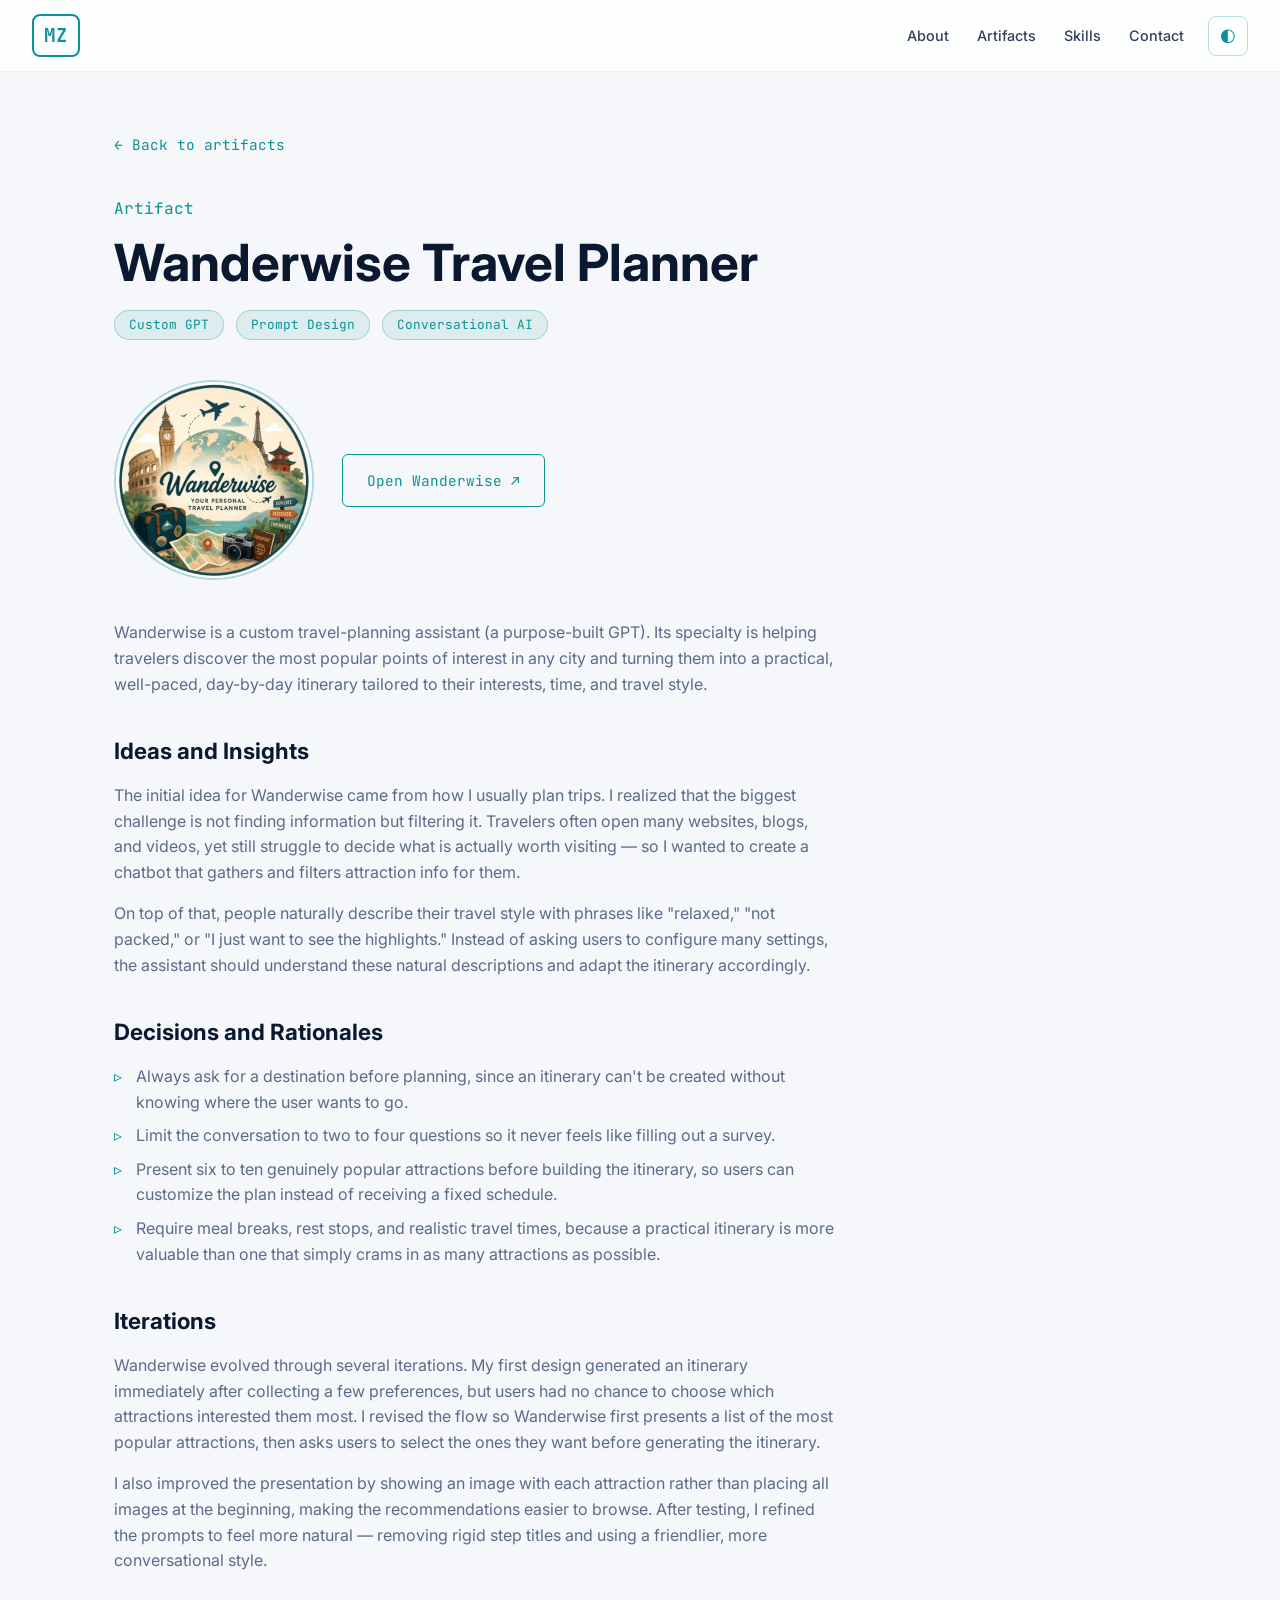
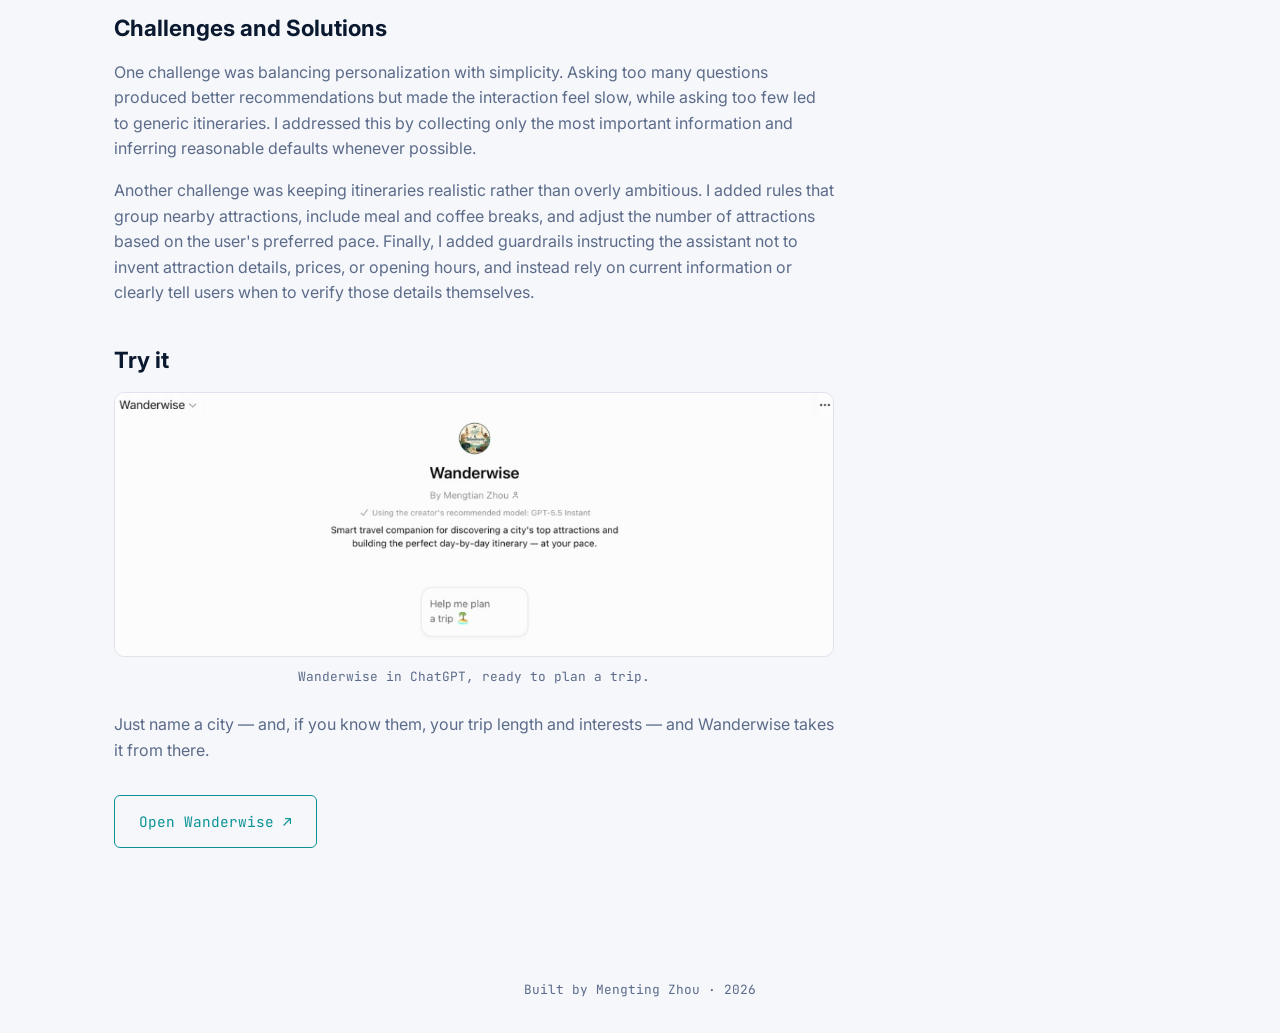
==== artifacts/wanderwise.html @ b5c247c2 "Add portfolio site with Wanderwise artifact Introduce the personal site: hero/about/skills/contact s" ====
<!DOCTYPE html>
<html lang="en">
<head>
  <meta charset="UTF-8" />
  <meta name="viewport" content="width=device-width, initial-scale=1.0" />
  <title>Wanderwise Travel Planner — Mengting Zhou</title>
  <meta name="description" content="Wanderwise, a custom travel-planning GPT that surfaces a city's most popular attractions and builds a practical, well-paced, day-by-day itinerary." />
  <link rel="preconnect" href="https://fonts.googleapis.com" />
  <link rel="preconnect" href="https://fonts.gstatic.com" crossorigin />
  <link href="https://fonts.googleapis.com/css2?family=Inter:wght@400;500;600;700;800&family=JetBrains+Mono:wght@400;500&display=swap" rel="stylesheet" />
  <link rel="stylesheet" href="../assets/styles.css" />
</head>
<body>
  <header class="nav">
    <a href="../index.html" class="nav__brand">MZ</a>
    <nav class="nav__links">
      <a href="../index.html#about">About</a>
      <a href="../index.html#artifacts">Artifacts</a>
      <a href="../index.html#skills">Skills</a>
      <a href="../index.html#contact">Contact</a>
    </nav>
    <button id="theme-toggle" class="theme-toggle" aria-label="Toggle color theme">
      <span class="theme-toggle__icon">◐</span>
    </button>
  </header>

  <main>
    <section class="artifact is-visible">
      <a class="artifact__back" href="../index.html#artifacts">← Back to artifacts</a>
      <p class="artifact__eyebrow">Artifact</p>
      <h1 class="artifact__title">Wanderwise Travel Planner</h1>
      <ul class="artifact__tags">
        <li>Custom GPT</li>
        <li>Prompt Design</li>
        <li>Conversational AI</li>
      </ul>

      <div class="artifact__hero-row">
        <img class="artifact__hero" src="../assets/wanderwise-logo.png" alt="Wanderwise logo — your personal travel planner" />
        <a class="btn btn--ghost" href="https://chatgpt.com/g/g-6a525b5605f081919c2bee0df78d2028-wanderwise" target="_blank" rel="noopener">Open Wanderwise ↗</a>
      </div>

      <div class="artifact__body">
        <p>
          Wanderwise is a custom travel-planning assistant (a purpose-built GPT).
          Its specialty is helping travelers discover the most popular points of
          interest in any city and turning them into a practical, well-paced,
          day-by-day itinerary tailored to their interests, time, and travel
          style.
        </p>

        <h2>Ideas and Insights</h2>
        <p>
          The initial idea for Wanderwise came from how I usually plan trips. I
          realized that the biggest challenge is not finding information but
          filtering it. Travelers often open many websites, blogs, and videos,
          yet still struggle to decide what is actually worth visiting — so I
          wanted to create a chatbot that gathers and filters attraction info
          for them.
        </p>
        <p>
          On top of that, people naturally describe their travel style with
          phrases like "relaxed," "not packed," or "I just want to see the
          highlights." Instead of asking users to configure many settings, the
          assistant should understand these natural descriptions and adapt the
          itinerary accordingly.
        </p>

        <h2>Decisions and Rationales</h2>
        <ul>
          <li>Always ask for a destination before planning, since an itinerary can't be created without knowing where the user wants to go.</li>
          <li>Limit the conversation to two to four questions so it never feels like filling out a survey.</li>
          <li>Present six to ten genuinely popular attractions before building the itinerary, so users can customize the plan instead of receiving a fixed schedule.</li>
          <li>Require meal breaks, rest stops, and realistic travel times, because a practical itinerary is more valuable than one that simply crams in as many attractions as possible.</li>
        </ul>

        <h2>Iterations</h2>
        <p>
          Wanderwise evolved through several iterations. My first design
          generated an itinerary immediately after collecting a few
          preferences, but users had no chance to choose which attractions
          interested them most. I revised the flow so Wanderwise first presents
          a list of the most popular attractions, then asks users to select the
          ones they want before generating the itinerary.
        </p>
        <p>
          I also improved the presentation by showing an image with each
          attraction rather than placing all images at the beginning, making the
          recommendations easier to browse. After testing, I refined the prompts
          to feel more natural — removing rigid step titles and using a
          friendlier, more conversational style.
        </p>

        <h2>Challenges and Solutions</h2>
        <p>
          One challenge was balancing personalization with simplicity. Asking
          too many questions produced better recommendations but made the
          interaction feel slow, while asking too few led to generic
          itineraries. I addressed this by collecting only the most important
          information and inferring reasonable defaults whenever possible.
        </p>
        <p>
          Another challenge was keeping itineraries realistic rather than overly
          ambitious. I added rules that group nearby attractions, include meal
          and coffee breaks, and adjust the number of attractions based on the
          user's preferred pace. Finally, I added guardrails instructing the
          assistant not to invent attraction details, prices, or opening hours,
          and instead rely on current information or clearly tell users when to
          verify those details themselves.
        </p>

        <h2>Try it</h2>
        <figure class="artifact__figure">
          <img src="../assets/wanderwise-screenshot.png" alt="Screenshot of the Wanderwise GPT welcome screen" />
          <figcaption>Wanderwise in ChatGPT, ready to plan a trip.</figcaption>
        </figure>
        <p>
          Just name a city — and, if you know them, your trip length and interests
          — and Wanderwise takes it from there.
        </p>

        <div class="artifact__links">
          <a class="btn btn--ghost" href="https://chatgpt.com/g/g-6a525b5605f081919c2bee0df78d2028-wanderwise" target="_blank" rel="noopener">Open Wanderwise ↗</a>
        </div>
      </div>
    </section>
  </main>

  <footer class="footer">
    <p>Built by Mengting Zhou · <span id="year"></span></p>
  </footer>

  <script src="../assets/script.js"></script>
</body>
</html>
---- assets/styles.css ----
:root {
  --bg: #0a192f;
  --bg-elevated: #112240;
  --bg-soft: rgba(17, 34, 64, 0.7);
  --text: #ccd6f6;
  --text-muted: #8892b0;
  --text-bright: #e6f1ff;
  --accent: #64ffda;
  --accent-soft: rgba(100, 255, 218, 0.1);
  --border: rgba(100, 255, 218, 0.25);
  --shadow: rgba(2, 12, 27, 0.7);
  --font-sans: "Inter", system-ui, -apple-system, sans-serif;
  --font-mono: "JetBrains Mono", ui-monospace, monospace;
  --max-width: 1100px;
  --nav-height: 72px;
}

[data-theme="light"] {
  --bg: #f5f7fa;
  --bg-elevated: #ffffff;
  --bg-soft: rgba(255, 255, 255, 0.8);
  --text: #33415c;
  --text-muted: #5c6b8a;
  --text-bright: #0a192f;
  --accent: #0a9396;
  --accent-soft: rgba(10, 147, 150, 0.1);
  --border: rgba(10, 147, 150, 0.3);
  --shadow: rgba(100, 120, 150, 0.2);
}

* {
  box-sizing: border-box;
  margin: 0;
  padding: 0;
}

html {
  scroll-behavior: smooth;
  scroll-padding-top: var(--nav-height);
}

body {
  background: var(--bg);
  color: var(--text);
  font-family: var(--font-sans);
  line-height: 1.6;
  -webkit-font-smoothing: antialiased;
  transition: background 0.3s ease, color 0.3s ease;
}

main {
  max-width: var(--max-width);
  margin: 0 auto;
  padding: 0 24px;
}

a {
  color: var(--accent);
  text-decoration: none;
  transition: color 0.2s ease;
}

/* ---------- Nav ---------- */
.nav {
  position: sticky;
  top: 0;
  z-index: 20;
  height: var(--nav-height);
  display: flex;
  align-items: center;
  gap: 24px;
  padding: 0 32px;
  background: var(--bg-soft);
  backdrop-filter: blur(10px);
  border-bottom: 1px solid rgba(136, 146, 176, 0.15);
}

.nav__brand {
  font-family: var(--font-mono);
  font-weight: 700;
  font-size: 1.2rem;
  color: var(--accent);
  border: 2px solid var(--accent);
  border-radius: 8px;
  padding: 4px 10px;
  margin-right: auto;
}

.nav__links {
  display: flex;
  gap: 28px;
}

.nav__links a {
  color: var(--text);
  font-size: 0.9rem;
  font-weight: 500;
  position: relative;
}

.nav__links a::after {
  content: "";
  position: absolute;
  left: 0;
  bottom: -4px;
  width: 0;
  height: 2px;
  background: var(--accent);
  transition: width 0.2s ease;
}

.nav__links a:hover {
  color: var(--accent);
}

.nav__links a:hover::after {
  width: 100%;
}

.theme-toggle {
  background: transparent;
  border: 1px solid var(--border);
  color: var(--accent);
  width: 40px;
  height: 40px;
  border-radius: 8px;
  cursor: pointer;
  font-size: 1.1rem;
  display: grid;
  place-items: center;
  transition: background 0.2s ease, transform 0.2s ease;
}

.theme-toggle:hover {
  background: var(--accent-soft);
  transform: translateY(-2px);
}

/* ---------- Buttons ---------- */
.btn {
  display: inline-block;
  font-family: var(--font-mono);
  font-size: 0.9rem;
  padding: 14px 24px;
  border-radius: 6px;
  cursor: pointer;
  transition: transform 0.2s ease, background 0.2s ease, box-shadow 0.2s ease;
}

.btn--primary {
  background: var(--accent);
  color: var(--bg);
  font-weight: 600;
}

.btn--primary:hover {
  transform: translateY(-3px);
  box-shadow: 0 10px 25px -10px var(--accent);
}

.btn--ghost {
  border: 1px solid var(--accent);
  color: var(--accent);
}

.btn--ghost:hover {
  background: var(--accent-soft);
  transform: translateY(-3px);
}

.btn--lg {
  padding: 18px 36px;
  font-size: 1rem;
}

/* ---------- Hero ---------- */
.hero {
  min-height: calc(100vh - var(--nav-height));
  display: flex;
  align-items: center;
}

.hero__inner {
  max-width: 760px;
}

.hero__eyebrow {
  font-family: var(--font-mono);
  color: var(--accent);
  font-size: 1rem;
  margin-bottom: 20px;
}

.hero__title {
  font-size: clamp(2.5rem, 8vw, 4.8rem);
  font-weight: 800;
  color: var(--text-bright);
  line-height: 1.05;
}

.hero__subtitle {
  font-size: clamp(1.8rem, 6vw, 3.6rem);
  font-weight: 700;
  color: var(--text-muted);
  line-height: 1.1;
  margin-bottom: 24px;
}

.hero__lede {
  max-width: 560px;
  color: var(--text-muted);
  font-size: 1.05rem;
  margin-bottom: 36px;
}

.hero__actions {
  display: flex;
  gap: 16px;
  flex-wrap: wrap;
}

/* ---------- Sections ---------- */
.section {
  padding: 100px 0;
}

.section__title {
  display: flex;
  align-items: center;
  gap: 12px;
  font-size: clamp(1.5rem, 4vw, 2rem);
  color: var(--text-bright);
  margin-bottom: 40px;
}

.section__title::after {
  content: "";
  flex: 1;
  height: 1px;
  background: rgba(136, 146, 176, 0.3);
  max-width: 300px;
}

.section__num {
  font-family: var(--font-mono);
  color: var(--accent);
  font-size: 1.1rem;
  font-weight: 500;
}

/* ---------- About ---------- */
.about {
  display: grid;
  grid-template-columns: 3fr 2fr;
  gap: 50px;
  align-items: start;
}

.about__text p {
  color: var(--text-muted);
  margin-bottom: 16px;
}

.about__list {
  list-style: none;
  display: grid;
  grid-template-columns: repeat(2, 1fr);
  gap: 8px 16px;
  margin-top: 12px;
}

.about__list li {
  position: relative;
  padding-left: 22px;
  font-family: var(--font-mono);
  font-size: 0.9rem;
  color: var(--text-muted);
}

.about__list li::before {
  content: "▹";
  position: absolute;
  left: 0;
  color: var(--accent);
}

.about__portrait {
  display: grid;
  place-items: center;
}

.about__portrait-frame {
  width: 220px;
  height: 220px;
  display: grid;
  place-items: center;
  background: var(--accent-soft);
  border: 2px solid var(--accent);
  border-radius: 12px;
  position: relative;
  transition: transform 0.3s ease;
}

.about__portrait-frame img {
  width: 100%;
  height: 100%;
  object-fit: cover;
  display: block;
  border-radius: 10px;
}

.about__portrait-frame::after {
  content: "";
  position: absolute;
  inset: 14px -14px -14px 14px;
  border: 2px solid var(--accent);
  border-radius: 12px;
  z-index: -1;
  transition: inset 0.3s ease;
}

.about__portrait-frame:hover {
  transform: translate(-4px, -4px);
}

.about__portrait-frame:hover::after {
  inset: 10px -10px -10px 10px;
}

/* ---------- Artifacts ---------- */
.artifacts {
  display: grid;
  grid-template-columns: repeat(auto-fit, minmax(280px, 1fr));
  gap: 24px;
}

.card {
  background: var(--bg-elevated);
  border: 1px solid rgba(136, 146, 176, 0.12);
  border-radius: 10px;
  padding: 28px;
  display: flex;
  flex-direction: column;
  transition: transform 0.25s ease, box-shadow 0.25s ease, border-color 0.25s ease;
}

.card:hover {
  transform: translateY(-8px);
  box-shadow: 0 20px 30px -15px var(--shadow);
  border-color: var(--border);
}

.card__top {
  display: flex;
  align-items: flex-start;
  justify-content: space-between;
  margin-bottom: 20px;
}

.card__folder {
  font-family: var(--font-mono);
  font-size: 2rem;
  color: var(--accent);
}

.card__link {
  color: var(--text-muted);
  font-size: 1.2rem;
  transition: color 0.2s ease, transform 0.2s ease;
}

.card:hover .card__link {
  color: var(--accent);
  transform: translate(3px, -3px);
}

.card__eyebrow {
  font-family: var(--font-mono);
  font-size: 0.78rem;
  color: var(--accent);
  margin-bottom: 8px;
}

.card__title {
  transition: color 0.2s ease;
}

.card:hover .card__title {
  color: var(--accent);
}

.card__title {
  color: var(--text-bright);
  font-size: 1.25rem;
  margin-bottom: 12px;
}

.card__desc {
  color: var(--text-muted);
  font-size: 0.95rem;
  flex: 1;
}

.card__tags {
  list-style: none;
  display: flex;
  flex-wrap: wrap;
  gap: 12px;
  margin-top: 20px;
}

.card__tags li {
  font-family: var(--font-mono);
  font-size: 0.78rem;
  color: var(--text-muted);
}

.card--placeholder {
  background: transparent;
  border: 1px dashed var(--border);
  justify-content: center;
  text-align: left;
}

.card--placeholder:hover {
  transform: none;
  box-shadow: none;
  border-color: var(--border);
}

.card--placeholder .card__folder {
  color: var(--text-muted);
}

/* ---------- Skills ---------- */
.skills {
  display: grid;
  grid-template-columns: repeat(auto-fit, minmax(220px, 1fr));
  gap: 32px;
}

.skills__col h3 {
  color: var(--text-bright);
  font-size: 1.1rem;
  margin-bottom: 16px;
}

.skills__col ul {
  list-style: none;
}

.skills__col li {
  position: relative;
  padding-left: 22px;
  color: var(--text-muted);
  font-family: var(--font-mono);
  font-size: 0.9rem;
  margin-bottom: 8px;
}

.skills__col li::before {
  content: "▹";
  position: absolute;
  left: 0;
  color: var(--accent);
}

/* ---------- Contact ---------- */
.section--contact {
  text-align: center;
  max-width: 640px;
  margin: 0 auto;
}

.contact__eyebrow {
  font-family: var(--font-mono);
  color: var(--accent);
  margin-bottom: 12px;
}

.contact__title {
  font-size: clamp(2rem, 6vw, 3rem);
  color: var(--text-bright);
  margin-bottom: 20px;
}

.contact__lede {
  color: var(--text-muted);
  margin-bottom: 40px;
}

.contact__socials {
  display: flex;
  justify-content: center;
  gap: 28px;
  margin-top: 40px;
}

.contact__socials a {
  color: var(--text-muted);
  font-family: var(--font-mono);
  font-size: 0.9rem;
}

.contact__socials a:hover {
  color: var(--accent);
}

/* ---------- Artifact detail page ---------- */
.artifact {
  padding: 60px 0 100px;
}

.artifact__back {
  display: inline-flex;
  align-items: center;
  gap: 8px;
  font-family: var(--font-mono);
  font-size: 0.9rem;
  margin-bottom: 40px;
}

.artifact__back:hover {
  gap: 12px;
}

.artifact__eyebrow {
  font-family: var(--font-mono);
  color: var(--accent);
  margin-bottom: 12px;
}

.artifact__title {
  font-size: clamp(2rem, 6vw, 3.2rem);
  color: var(--text-bright);
  line-height: 1.1;
  margin-bottom: 20px;
}

.artifact__tags {
  list-style: none;
  display: flex;
  flex-wrap: wrap;
  gap: 12px;
  margin-bottom: 40px;
}

.artifact__tags li {
  font-family: var(--font-mono);
  font-size: 0.8rem;
  color: var(--accent);
  background: var(--accent-soft);
  border: 1px solid var(--border);
  border-radius: 20px;
  padding: 4px 14px;
}

.artifact__hero-row {
  display: flex;
  align-items: center;
  gap: 28px;
  flex-wrap: wrap;
  margin: 0 0 40px;
}

.artifact__hero {
  display: block;
  width: 200px;
  height: 200px;
  object-fit: cover;
  border-radius: 50%;
  border: 2px solid var(--border);
}

.artifact__body {
  max-width: 720px;
}

.artifact__figure {
  margin: 8px 0 24px;
}

.artifact__figure img {
  width: 100%;
  border-radius: 10px;
  border: 1px solid rgba(136, 146, 176, 0.2);
  display: block;
}

.artifact__figure figcaption {
  font-family: var(--font-mono);
  font-size: 0.8rem;
  color: var(--text-muted);
  margin-top: 10px;
  text-align: center;
}

.artifact__body h2 {
  color: var(--text-bright);
  font-size: 1.4rem;
  margin: 36px 0 14px;
}

.artifact__body p {
  color: var(--text-muted);
  margin-bottom: 16px;
}

.artifact__body ul {
  list-style: none;
  margin-bottom: 16px;
}

.artifact__body li {
  position: relative;
  padding-left: 22px;
  color: var(--text-muted);
  margin-bottom: 8px;
}

.artifact__body li::before {
  content: "▹";
  position: absolute;
  left: 0;
  color: var(--accent);
}

.artifact__links {
  display: flex;
  gap: 16px;
  flex-wrap: wrap;
  margin-top: 32px;
}

/* ---------- Footer ---------- */
.footer {
  text-align: center;
  padding: 32px 24px;
  color: var(--text-muted);
  font-family: var(--font-mono);
  font-size: 0.8rem;
}

/* ---------- Reveal animation ---------- */
.section,
.hero__inner {
  opacity: 0;
  transform: translateY(24px);
  transition: opacity 0.6s ease, transform 0.6s ease;
}

.section.is-visible,
.hero__inner.is-visible {
  opacity: 1;
  transform: translateY(0);
}

@media (prefers-reduced-motion: reduce) {
  .section,
  .hero__inner {
    opacity: 1;
    transform: none;
    transition: none;
  }
  html {
    scroll-behavior: auto;
  }
}

/* ---------- Responsive ---------- */
@media (max-width: 720px) {
  .nav {
    padding: 0 16px;
    gap: 14px;
  }
  .nav__links {
    gap: 16px;
  }
  .about {
    grid-template-columns: 1fr;
    gap: 32px;
  }
  .about__portrait {
    order: -1;
  }
  .section {
    padding: 70px 0;
  }
}

@media (max-width: 480px) {
  .nav__links a {
    font-size: 0.8rem;
  }
  .about__list {
    grid-template-columns: 1fr;
  }
}
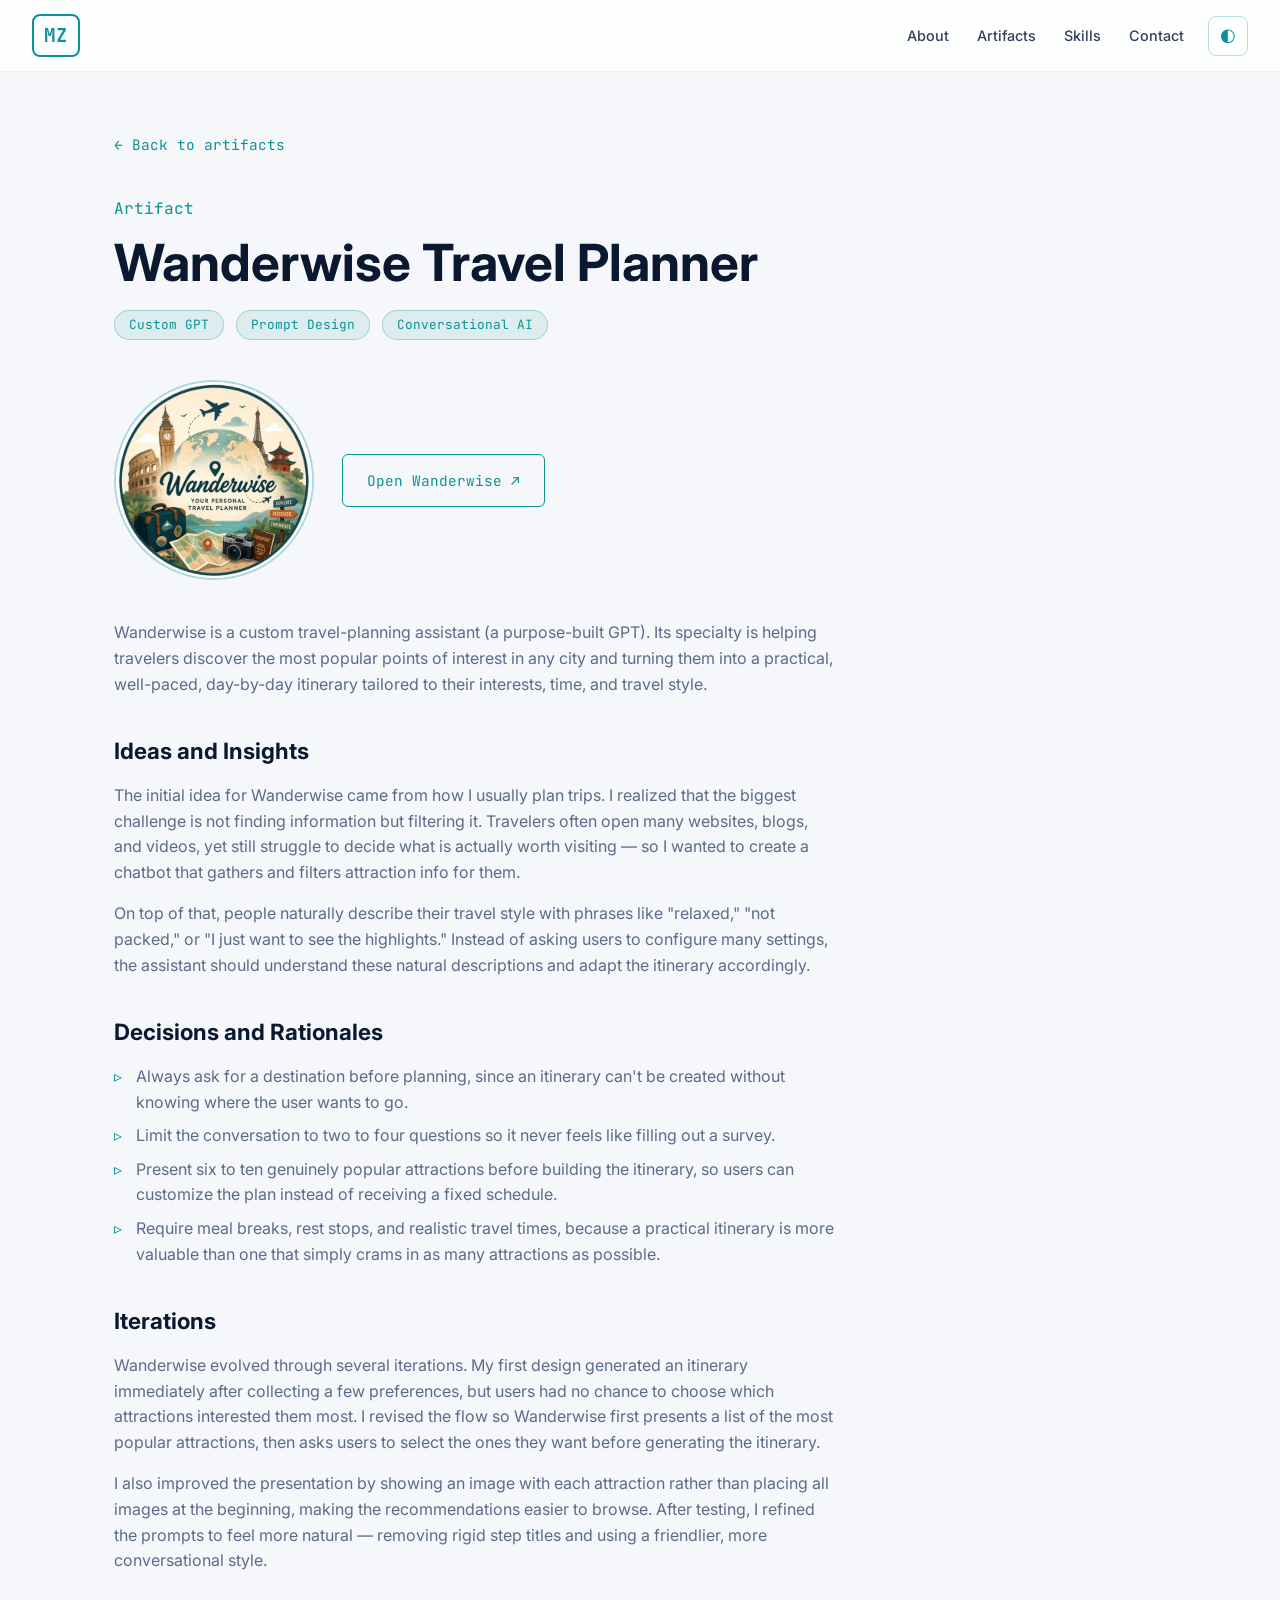
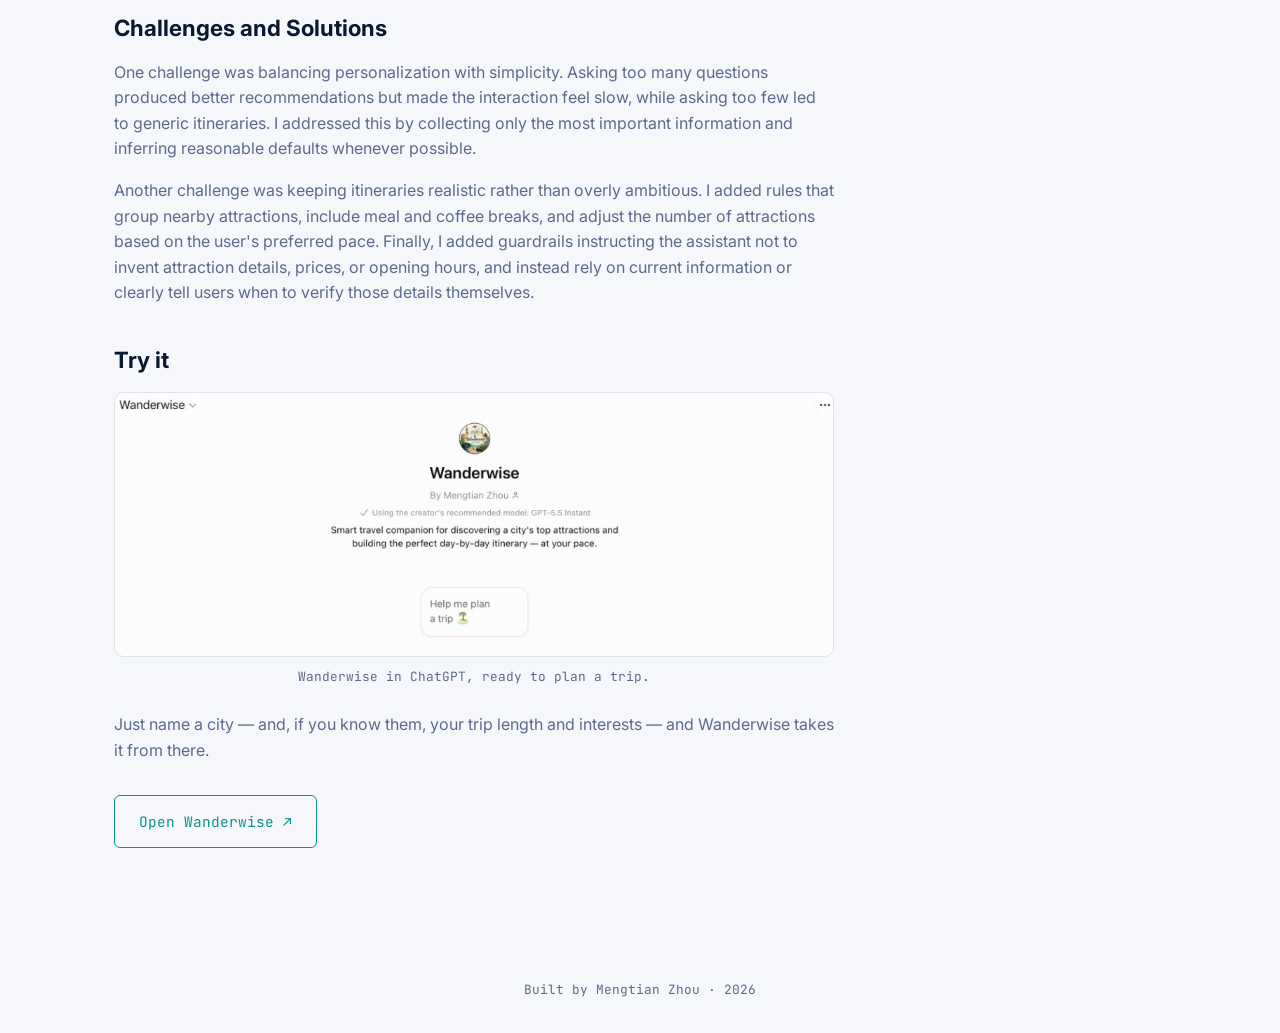
==== commit 5c917893: "Fix name spelling to Mengtian Correct all occurrences of "Mengting" to "Mengtian" across the site.  " ====
--- a/artifacts/wanderwise.html
+++ b/artifacts/wanderwise.html
@@ -3,7 +3,7 @@
 <head>
   <meta charset="UTF-8" />
   <meta name="viewport" content="width=device-width, initial-scale=1.0" />
-  <title>Wanderwise Travel Planner — Mengting Zhou</title>
+  <title>Wanderwise Travel Planner — Mengtian Zhou</title>
   <meta name="description" content="Wanderwise, a custom travel-planning GPT that surfaces a city's most popular attractions and builds a practical, well-paced, day-by-day itinerary." />
   <link rel="preconnect" href="https://fonts.googleapis.com" />
   <link rel="preconnect" href="https://fonts.gstatic.com" crossorigin />
@@ -127,7 +127,7 @@
   </main>
 
   <footer class="footer">
-    <p>Built by Mengting Zhou · <span id="year"></span></p>
+    <p>Built by Mengtian Zhou · <span id="year"></span></p>
   </footer>
 
   <script src="../assets/script.js"></script>
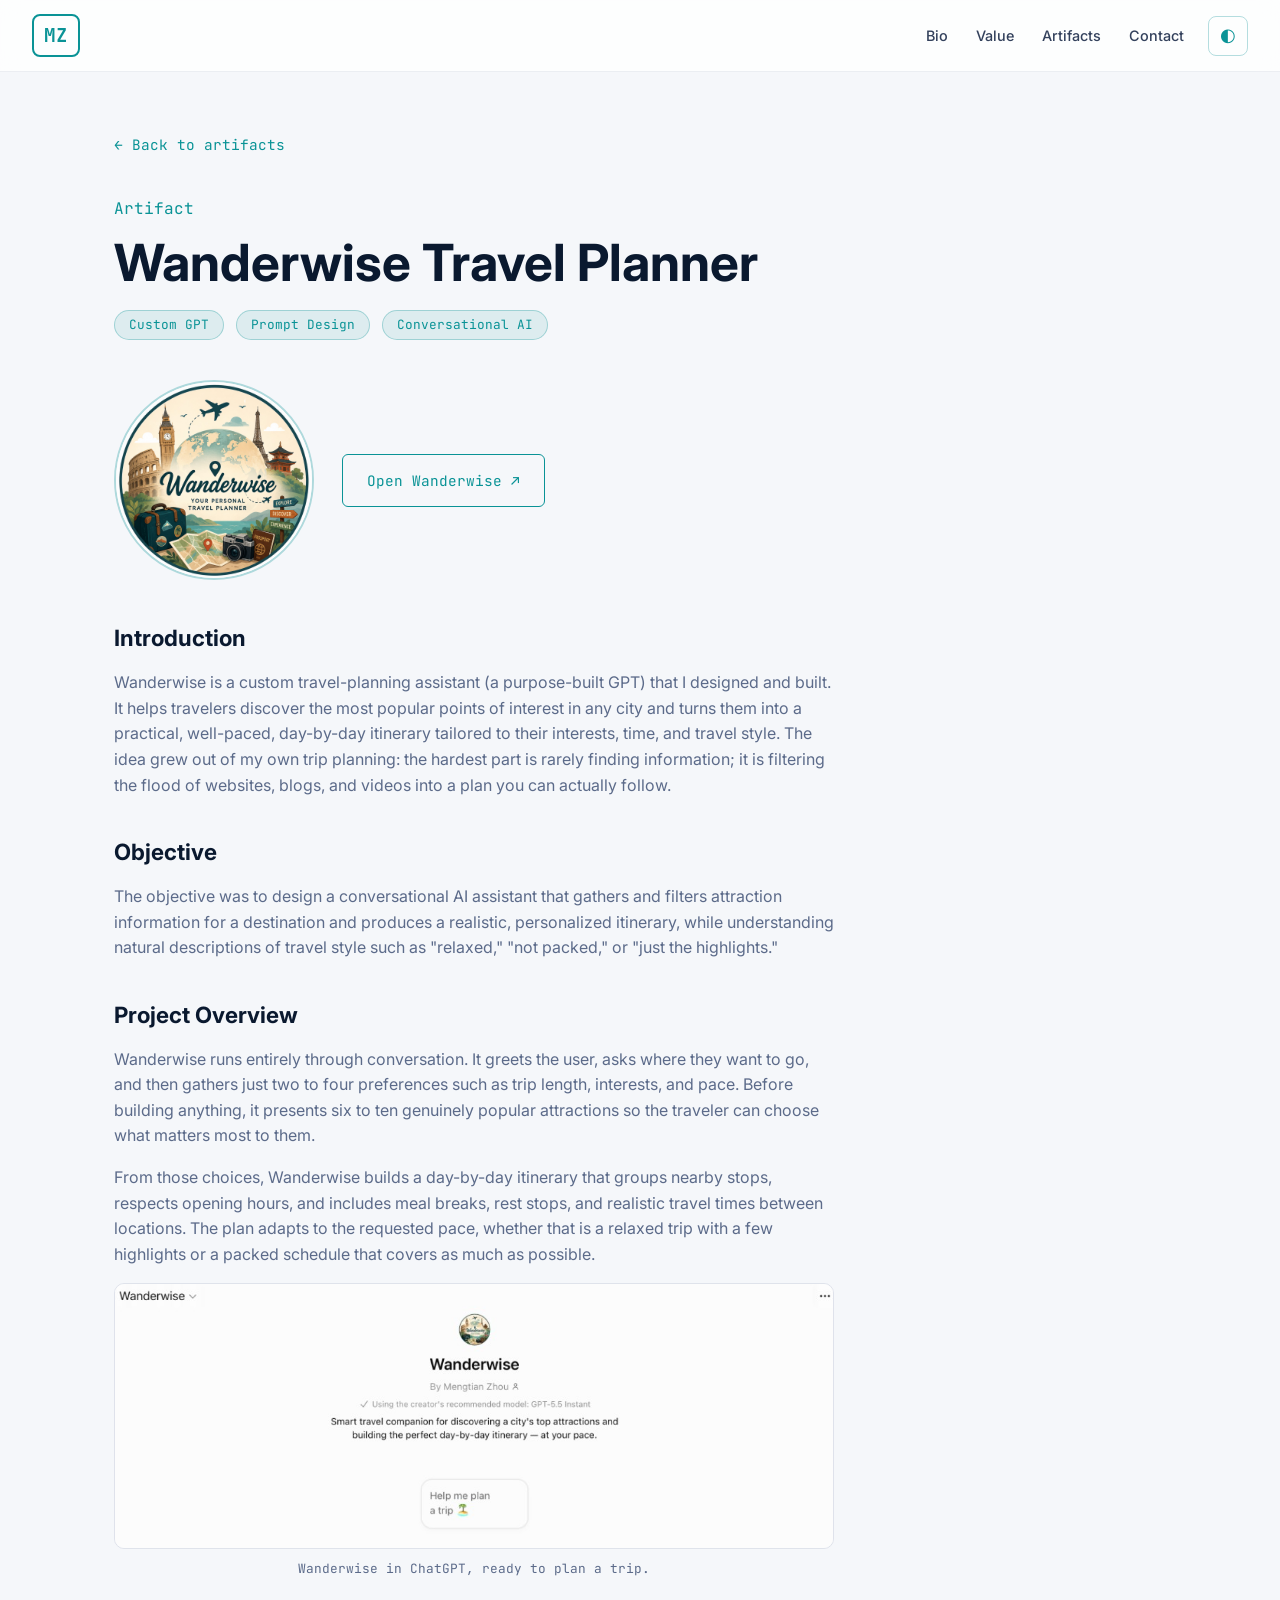
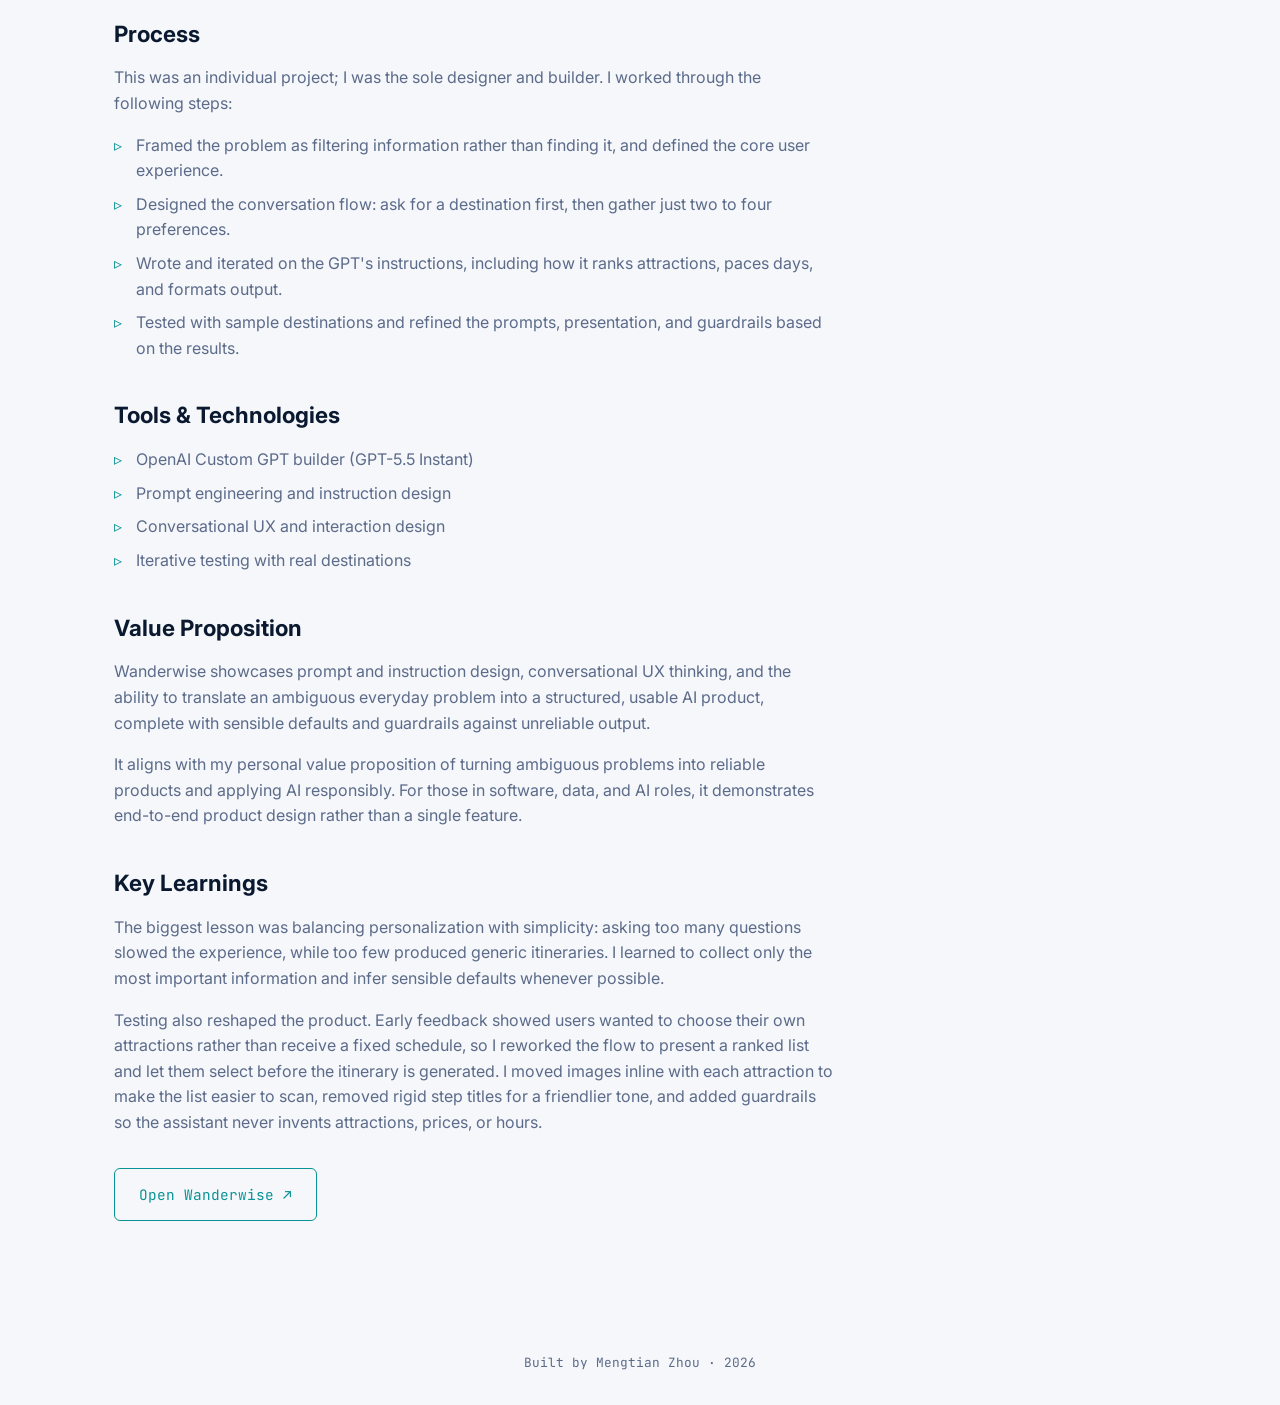
==== commit 390a56ca: "workshop 1" ====
--- a/artifacts/wanderwise.html
+++ b/artifacts/wanderwise.html
@@ -3,7 +3,7 @@
 <head>
   <meta charset="UTF-8" />
   <meta name="viewport" content="width=device-width, initial-scale=1.0" />
-  <title>Wanderwise Travel Planner — Mengtian Zhou</title>
+  <title>Wanderwise Travel Planner | Mengtian Zhou</title>
   <meta name="description" content="Wanderwise, a custom travel-planning GPT that surfaces a city's most popular attractions and builds a practical, well-paced, day-by-day itinerary." />
   <link rel="preconnect" href="https://fonts.googleapis.com" />
   <link rel="preconnect" href="https://fonts.gstatic.com" crossorigin />
@@ -14,9 +14,9 @@
   <header class="nav">
     <a href="../index.html" class="nav__brand">MZ</a>
     <nav class="nav__links">
-      <a href="../index.html#about">About</a>
+      <a href="../index.html#bio">Bio</a>
+      <a href="../index.html#value">Value</a>
       <a href="../index.html#artifacts">Artifacts</a>
-      <a href="../index.html#skills">Skills</a>
       <a href="../index.html#contact">Contact</a>
     </nav>
     <button id="theme-toggle" class="theme-toggle" aria-label="Toggle color theme">
@@ -36,87 +36,100 @@
       </ul>
 
       <div class="artifact__hero-row">
-        <img class="artifact__hero" src="../assets/wanderwise-logo.png" alt="Wanderwise logo — your personal travel planner" />
+        <img class="artifact__hero" src="../assets/wanderwise-logo.png" alt="Wanderwise logo, your personal travel planner" />
         <a class="btn btn--ghost" href="https://chatgpt.com/g/g-6a525b5605f081919c2bee0df78d2028-wanderwise" target="_blank" rel="noopener">Open Wanderwise ↗</a>
       </div>
 
       <div class="artifact__body">
+        <h2>Introduction</h2>
         <p>
-          Wanderwise is a custom travel-planning assistant (a purpose-built GPT).
-          Its specialty is helping travelers discover the most popular points of
-          interest in any city and turning them into a practical, well-paced,
-          day-by-day itinerary tailored to their interests, time, and travel
-          style.
+          Wanderwise is a custom travel-planning assistant (a purpose-built GPT)
+          that I designed and built. It helps travelers discover the most popular
+          points of interest in any city and turns them into a practical,
+          well-paced, day-by-day itinerary tailored to their interests, time, and
+          travel style. The idea grew out of my own trip planning: the hardest
+          part is rarely finding information; it is filtering the flood of
+          websites, blogs, and videos into a plan you can actually follow.
         </p>
 
-        <h2>Ideas and Insights</h2>
+        <h2>Objective</h2>
         <p>
-          The initial idea for Wanderwise came from how I usually plan trips. I
-          realized that the biggest challenge is not finding information but
-          filtering it. Travelers often open many websites, blogs, and videos,
-          yet still struggle to decide what is actually worth visiting — so I
-          wanted to create a chatbot that gathers and filters attraction info
-          for them.
+          The objective was to design a conversational AI assistant that gathers
+          and filters attraction information for a destination and produces a
+          realistic, personalized itinerary, while understanding natural
+          descriptions of travel style such as "relaxed," "not packed," or "just
+          the highlights."
+        </p>
+
+        <h2>Project Overview</h2>
+        <p>
+          Wanderwise runs entirely through conversation. It greets the user, asks
+          where they want to go, and then gathers just two to four preferences
+          such as trip length, interests, and pace. Before building anything, it
+          presents six to ten genuinely popular attractions so the traveler can
+          choose what matters most to them.
         </p>
         <p>
-          On top of that, people naturally describe their travel style with
-          phrases like "relaxed," "not packed," or "I just want to see the
-          highlights." Instead of asking users to configure many settings, the
-          assistant should understand these natural descriptions and adapt the
-          itinerary accordingly.
+          From those choices, Wanderwise builds a day-by-day itinerary that groups
+          nearby stops, respects opening hours, and includes meal breaks, rest
+          stops, and realistic travel times between locations. The plan adapts to
+          the requested pace, whether that is a relaxed trip with a few highlights
+          or a packed schedule that covers as much as possible.
         </p>
-
-        <h2>Decisions and Rationales</h2>
-        <ul>
-          <li>Always ask for a destination before planning, since an itinerary can't be created without knowing where the user wants to go.</li>
-          <li>Limit the conversation to two to four questions so it never feels like filling out a survey.</li>
-          <li>Present six to ten genuinely popular attractions before building the itinerary, so users can customize the plan instead of receiving a fixed schedule.</li>
-          <li>Require meal breaks, rest stops, and realistic travel times, because a practical itinerary is more valuable than one that simply crams in as many attractions as possible.</li>
-        </ul>
-
-        <h2>Iterations</h2>
-        <p>
-          Wanderwise evolved through several iterations. My first design
-          generated an itinerary immediately after collecting a few
-          preferences, but users had no chance to choose which attractions
-          interested them most. I revised the flow so Wanderwise first presents
-          a list of the most popular attractions, then asks users to select the
-          ones they want before generating the itinerary.
-        </p>
-        <p>
-          I also improved the presentation by showing an image with each
-          attraction rather than placing all images at the beginning, making the
-          recommendations easier to browse. After testing, I refined the prompts
-          to feel more natural — removing rigid step titles and using a
-          friendlier, more conversational style.
-        </p>
-
-        <h2>Challenges and Solutions</h2>
-        <p>
-          One challenge was balancing personalization with simplicity. Asking
-          too many questions produced better recommendations but made the
-          interaction feel slow, while asking too few led to generic
-          itineraries. I addressed this by collecting only the most important
-          information and inferring reasonable defaults whenever possible.
-        </p>
-        <p>
-          Another challenge was keeping itineraries realistic rather than overly
-          ambitious. I added rules that group nearby attractions, include meal
-          and coffee breaks, and adjust the number of attractions based on the
-          user's preferred pace. Finally, I added guardrails instructing the
-          assistant not to invent attraction details, prices, or opening hours,
-          and instead rely on current information or clearly tell users when to
-          verify those details themselves.
-        </p>
-
-        <h2>Try it</h2>
         <figure class="artifact__figure">
           <img src="../assets/wanderwise-screenshot.png" alt="Screenshot of the Wanderwise GPT welcome screen" />
           <figcaption>Wanderwise in ChatGPT, ready to plan a trip.</figcaption>
         </figure>
+
+        <h2>Process</h2>
         <p>
-          Just name a city — and, if you know them, your trip length and interests
-          — and Wanderwise takes it from there.
+          This was an individual project; I was the sole designer and builder. I
+          worked through the following steps:
+        </p>
+        <ul>
+          <li>Framed the problem as filtering information rather than finding it, and defined the core user experience.</li>
+          <li>Designed the conversation flow: ask for a destination first, then gather just two to four preferences.</li>
+          <li>Wrote and iterated on the GPT's instructions, including how it ranks attractions, paces days, and formats output.</li>
+          <li>Tested with sample destinations and refined the prompts, presentation, and guardrails based on the results.</li>
+        </ul>
+
+        <h2>Tools &amp; Technologies</h2>
+        <ul>
+          <li>OpenAI Custom GPT builder (GPT-5.5 Instant)</li>
+          <li>Prompt engineering and instruction design</li>
+          <li>Conversational UX and interaction design</li>
+          <li>Iterative testing with real destinations</li>
+        </ul>
+
+        <h2>Value Proposition</h2>
+        <p>
+          Wanderwise showcases prompt and instruction design, conversational UX
+          thinking, and the ability to translate an ambiguous everyday problem
+          into a structured, usable AI product, complete with sensible defaults
+          and guardrails against unreliable output.
+        </p>
+        <p>
+          It aligns with my personal value proposition of turning ambiguous
+          problems into reliable products and applying AI responsibly. For those
+          in software, data, and AI roles, it demonstrates end-to-end product
+          design rather than a single feature.
+        </p>
+
+        <h2>Key Learnings</h2>
+        <p>
+          The biggest lesson was balancing personalization with simplicity:
+          asking too many questions slowed the experience, while too few produced
+          generic itineraries. I learned to collect only the most important
+          information and infer sensible defaults whenever possible.
+        </p>
+        <p>
+          Testing also reshaped the product. Early feedback showed users wanted to
+          choose their own attractions rather than receive a fixed schedule, so I
+          reworked the flow to present a ranked list and let them select before the
+          itinerary is generated. I moved images inline with each attraction to
+          make the list easier to scan, removed rigid step titles for a friendlier
+          tone, and added guardrails so the assistant never invents attractions,
+          prices, or hours.
         </p>
 
         <div class="artifact__links">
--- a/assets/styles.css
+++ b/assets/styles.css
@@ -327,6 +327,47 @@
   inset: 10px -10px -10px 10px;
 }
 
+/* ---------- Bio skills sub-block ---------- */
+.bio__skills {
+  margin-top: 56px;
+}
+
+.bio__subhead {
+  color: var(--text-bright);
+  font-size: 1.2rem;
+  margin-bottom: 24px;
+}
+
+/* ---------- Value proposition & audience ---------- */
+.valprop {
+  display: grid;
+  grid-template-columns: repeat(auto-fit, minmax(280px, 1fr));
+  gap: 24px;
+}
+
+.valprop__card {
+  background: var(--bg-elevated);
+  border: 1px solid rgba(136, 146, 176, 0.12);
+  border-radius: 10px;
+  padding: 28px;
+}
+
+.valprop__card h3 {
+  color: var(--text-bright);
+  font-size: 1.15rem;
+  margin-bottom: 14px;
+}
+
+.valprop__card p {
+  color: var(--text-muted);
+  font-size: 0.98rem;
+  margin-bottom: 14px;
+}
+
+.valprop__card p:last-child {
+  margin-bottom: 0;
+}
+
 /* ---------- Artifacts ---------- */
 .artifacts {
   display: grid;
@@ -601,6 +642,13 @@
   margin: 36px 0 14px;
 }
 
+.artifact__body h3 {
+  color: var(--text);
+  font-family: var(--font-mono);
+  font-size: 1rem;
+  margin: 20px 0 8px;
+}
+
 .artifact__body p {
   color: var(--text-muted);
   margin-bottom: 16px;
